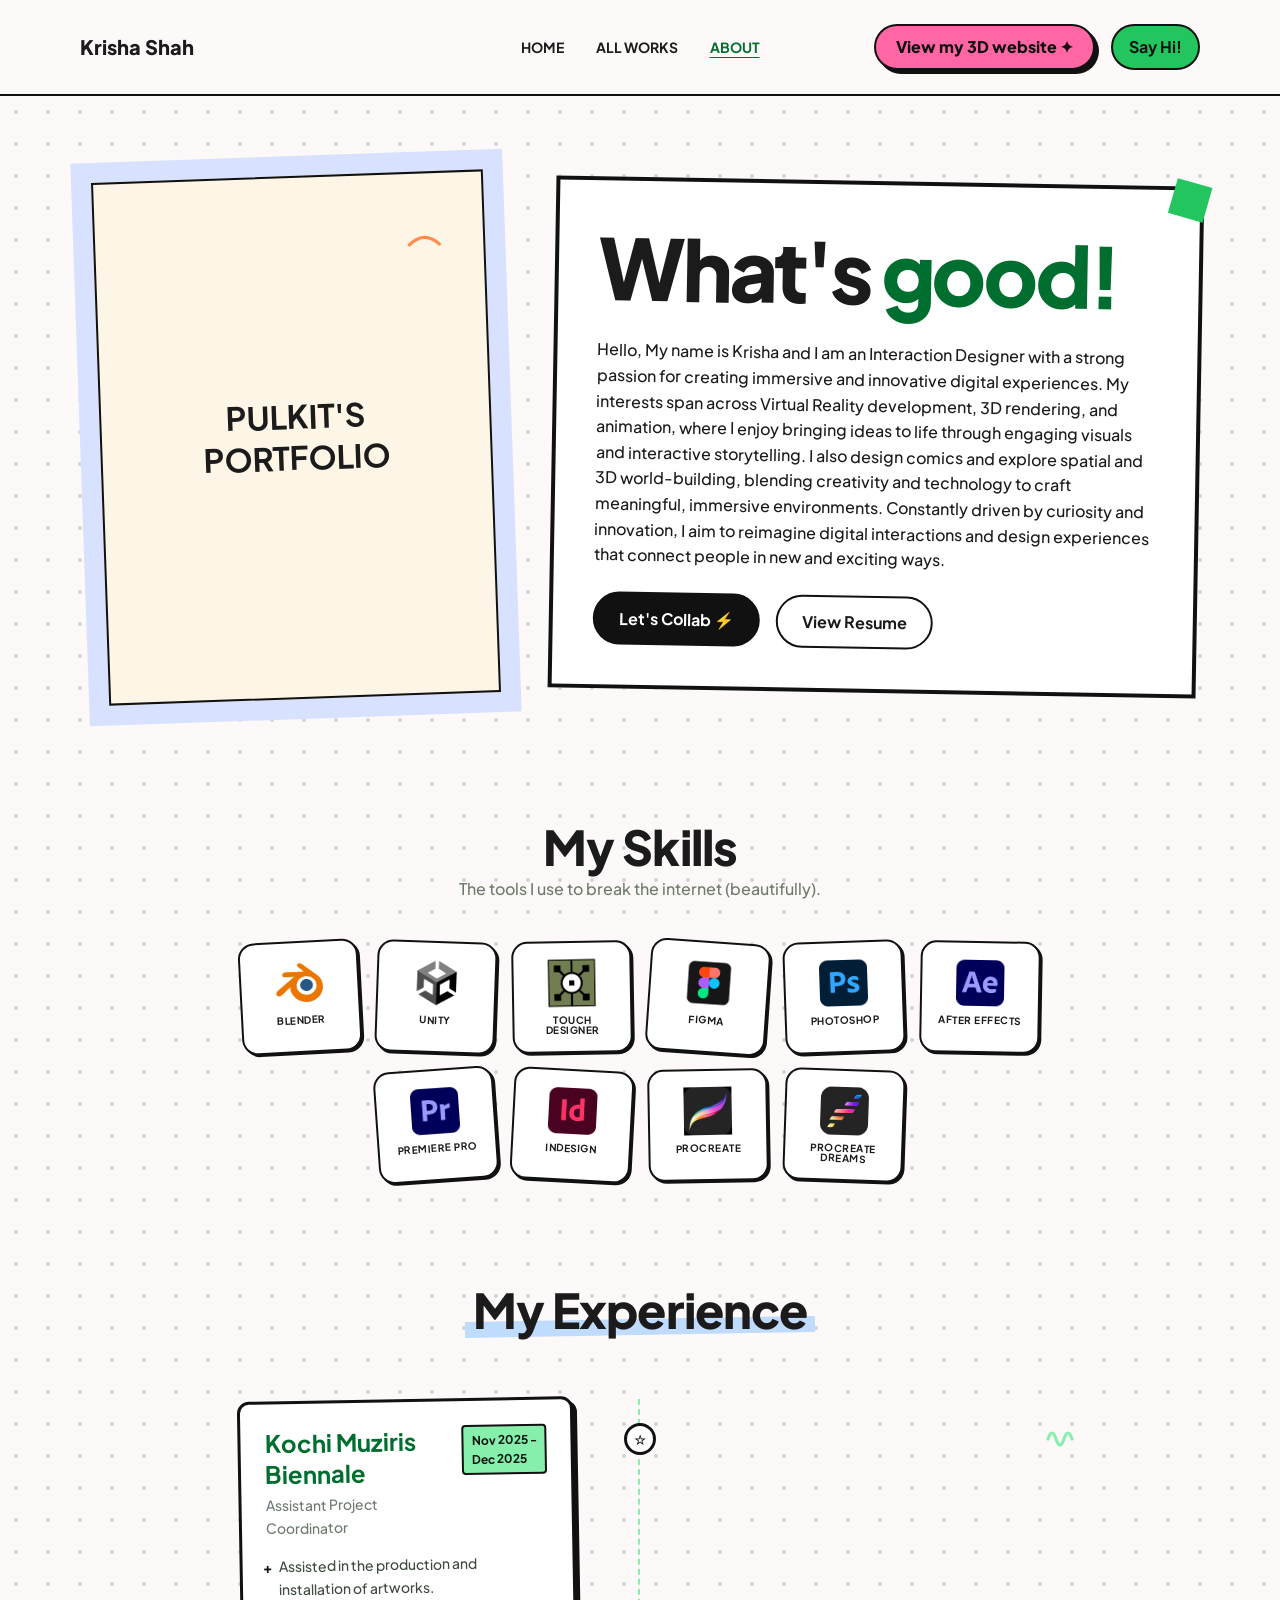
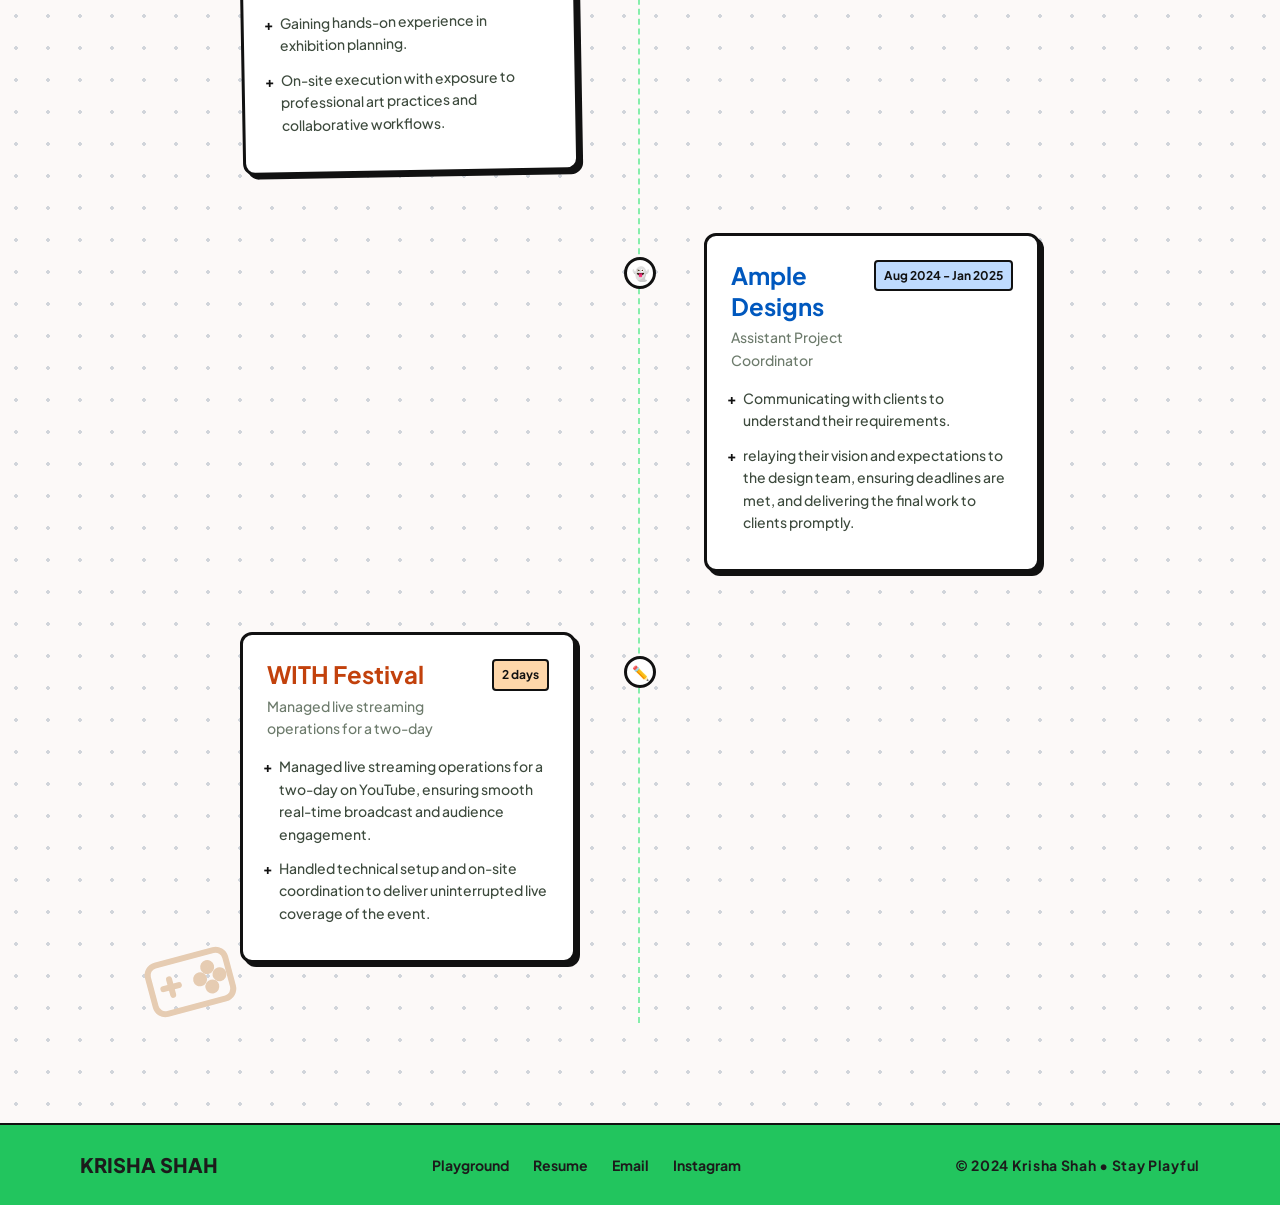
==== about.html @ 0571a67d "done" ====
<!DOCTYPE html>
<html lang="en">

<head>
    <meta charset="UTF-8">
    <meta name="viewport" content="width=device-width, initial-scale=1.0">
    <title>About | Krisha Shah</title>
    <link rel="stylesheet" href="style.css">
    <style>
        .about-hero {
            display: grid;
            grid-template-columns: 1fr 1.5fr;
            gap: 40px;
            align-items: center;
            margin-top: 60px;
        }

        .about-image {
            background: #d8e2ff;
            padding: 20px;
            transform: rotate(-2deg);
        }

        .about-image-inner {
            background: #fdf5e6;
            aspect-ratio: 3/4;
            display: flex;
            align-items: center;
            justify-content: center;
            border: 2px solid var(--pure-black);
            position: relative;
        }

        .about-content {
            border: 4px solid var(--pure-black);
            padding: 40px;
            background: white;
            position: relative;
            transform: rotate(1deg);
        }

        .skills-section {
            margin-top: 100px;
            text-align: center;
        }

        .skills-grid {
            display: flex;
            flex-wrap: wrap;
            justify-content: center;
            gap: 16px;
            max-width: 800px;
            margin: 40px auto 0;
        }

        .skill-sticker {
            border: 2px solid var(--pure-black);
            border-radius: var(--rounded-lg);
            padding: 16px;
            background: white;
            display: flex;
            flex-direction: column;
            align-items: center;
            gap: 8px;
            width: 120px;
            box-shadow: 2px 2px 0 var(--pure-black);
            transition: translate 0.3s cubic-bezier(0.175, 0.885, 0.32, 1.275), box-shadow 0.3s cubic-bezier(0.175, 0.885, 0.32, 1.275);
            cursor: pointer;
        }

        .skill-sticker:hover {
            translate: 0 -10px;
            box-shadow: 8px 12px 0 var(--pure-black);
        }

        .skill-icon {
            width: 48px;
            height: 48px;
            border-radius: var(--rounded-sm);
            background: var(--surface-container-high);
            display: flex;
            align-items: center;
            justify-content: center;
            font-size: 24px;
        }

        /* Experience Timeline */
        .experience-section {
            margin-top: 100px;
            margin-bottom: 100px;
            display: flex;
            flex-direction: column;
            align-items: center;
        }

        .title-highlight {
            position: relative;
            display: inline-block;
            z-index: 1;
        }

        .title-highlight::after {
            content: '';
            position: absolute;
            bottom: 4px;
            left: -8px;
            right: -8px;
            height: 16px;
            background: #bfdbfe;
            z-index: -1;
            transform: rotate(-1deg);
        }

        .timeline {
            position: relative;
            width: 100%;
            max-width: 800px;
            margin-top: 60px;
        }

        .timeline::before {
            content: '';
            position: absolute;
            top: 0;
            bottom: 0;
            left: 50%;
            width: 2px;
            border-left: 2px dashed #86efac;
            transform: translateX(-50%);
        }

        .timeline-item {
            display: flex;
            justify-content: space-between;
            align-items: flex-start;
            width: 100%;
            margin-bottom: 60px;
            position: relative;
        }

        .timeline-item:nth-child(even) {
            flex-direction: row-reverse;
        }

        .timeline-content {
            width: 42%;
            background: white;
            border: 3px solid var(--pure-black);
            border-radius: var(--rounded-md);
            padding: 24px;
            box-shadow: 4px 4px 0 var(--pure-black);
            position: relative;
        }

        .timeline-item:nth-child(1) .timeline-content {
            transform: rotate(-2deg);
        }

        .timeline-item:nth-child(2) .timeline-content {
            transform: rotate(2deg);
        }

        .timeline-item:nth-child(3) .timeline-content {
            transform: rotate(-1deg);
        }

        .timeline-icon {
            width: 32px;
            height: 32px;
            border-radius: 50%;
            border: 3px solid var(--pure-black);
            background: white;
            position: absolute;
            left: 50%;
            top: 24px;
            transform: translateX(-50%);
            display: flex;
            align-items: center;
            justify-content: center;
            z-index: 10;
        }

        .timeline-header {
            display: flex;
            justify-content: space-between;
            align-items: flex-start;
            margin-bottom: 16px;
            gap: 16px;
        }

        .timeline-date {
            border: 2px solid var(--pure-black);
            padding: 4px 8px;
            font-size: 12px;
            font-weight: 700;
            border-radius: 4px;
            white-space: nowrap;
            color: var(--pure-black);
        }

        .timeline-list {
            list-style: none;
            padding-left: 12px;
        }

        .timeline-list li {
            position: relative;
            margin-bottom: 12px;
            font-size: 14px;
            font-weight: 500;
            color: var(--on-surface-variant);
        }

        .timeline-list li::before {
            content: '+';
            position: absolute;
            left: -16px;
            color: var(--pure-black);
            font-weight: 800;
            top: 0;
        }
    </style>
</head>

<body>
    <header>
        <div class="container nav-wrapper">
            <a href="index.html" class="logo">Krisha Shah</a>
            <nav>
                <ul>
                    <li><a href="index.html" class="active">HOME</a></li>
                    <li><a href="works.html">ALL WORKS</a></li>
                    <li><a href="about.html">ABOUT</a></li>
                </ul>
            </nav>
            <div style="display: flex; gap: 16px; align-items: center;">
                <a href="#" class="btn btn-3d">View my 3D website ✦</a>
                <a href="mailto:krisha@example.com" class="btn btn-nav">Say Hi!</a>
            </div>
        </div>
    </header>

    <main class="container">
        <!-- About Hero -->
        <section class="about-hero">
            <div class="about-image">
                <div class="about-image-inner">
                    <h3 class="headline-md" style="text-align: center;">PULKIT'S<br>PORTFOLIO</h3>
                    <!-- Placeholder for doodle -->
                    <div class="doodle" style="top: 10%; right: 10%;"><svg width="40" height="40" viewBox="0 0 100 100">
                            <path d="M10 50 Q 50 10 90 50" stroke="#ff8e4d" stroke-width="8" fill="none" />
                        </svg></div>
                </div>
            </div>

            <div class="about-content">
                <div class="doodle" style="top: -20px; right: -20px;"><svg width="60" height="60" viewBox="0 0 100 100">
                        <rect x="20" y="20" width="60" height="60" fill="#22c55e" transform="rotate(15 50 50)" />
                    </svg></div>
                <h1 class="headline-xl" style="margin-bottom: 24px;">What's <span
                        style="color: var(--primary);">good!</span></h1>
                <p class="body-md" style="margin-bottom: 24px;">
                    Hello, My name is Krisha and I am an Interaction Designer with a strong passion for creating immersive
                    and innovative digital experiences. My interests span across Virtual Reality
                    development, 3D rendering, and animation, where I enjoy bringing ideas
                    to life through engaging visuals and interactive storytelling. I also design
                    comics and explore spatial and 3D world-building, blending creativity and
                    technology to craft meaningful, immersive environments. Constantly
                    driven by curiosity and innovation, I aim to reimagine digital interactions
                    and design experiences that connect people in new and exciting ways.

                </p>
                <div style="display: flex; gap: 16px;">
                    <a href="#" class="btn" style="background: var(--pure-black); color: white;">Let's Collab ⚡</a>
                    <a href="#" class="btn">View Resume</a>
                </div>
            </div>
        </section>

        <!-- Skills Section -->
        <section class="skills-section">
            <h2 class="headline-lg">My Skills</h2>
            <p class="body-md" style="color: var(--outline);">The tools I use to break the internet (beautifully).</p>

            <div class="skills-grid">
                <div class="skill-sticker" style="transform: rotate(-3deg);">
                    <div class="skill-icon" style="background: transparent;"><img src="blender-icon.png" alt="Blender"
                            style="width: 100%; height: 100%; object-fit: contain;"></div>
                    <span class="label-bold" style="font-size: 10px;">BLENDER</span>
                </div>
                <div class="skill-sticker" style="transform: rotate(2deg);">
                    <div class="skill-icon" style="background: transparent;"><img src="unity-icon.png" alt="Unity"
                            style="width: 100%; height: 100%; object-fit: contain;"></div>
                    <span class="label-bold" style="font-size: 10px;">UNITY</span>
                </div>
                <div class="skill-sticker" style="transform: rotate(-1deg);">
                    <div class="skill-icon" style="background: transparent;"><img src="touchdesigner-icon.png"
                            alt="Touch Designer" style="width: 100%; height: 100%; object-fit: contain;"></div>
                    <span class="label-bold" style="font-size: 10px;">TOUCH DESIGNER</span>
                </div>
                <div class="skill-sticker" style="transform: rotate(4deg);">
                    <div class="skill-icon" style="background: transparent;"><img src="figma-icon.png" alt="Figma"
                            style="width: 100%; height: 100%; object-fit: contain;"></div>
                    <span class="label-bold" style="font-size: 10px;">FIGMA</span>
                </div>
                <div class="skill-sticker" style="transform: rotate(-2deg);">
                    <div class="skill-icon" style="background: transparent;"><img src="photoshop-icon.png"
                            alt="Photoshop" style="width: 100%; height: 100%; object-fit: contain;"></div>
                    <span class="label-bold" style="font-size: 10px;">PHOTOSHOP</span>
                </div>
                <div class="skill-sticker" style="transform: rotate(1deg);">
                    <div class="skill-icon" style="background: transparent;"><img src="aftereffects-icon.png"
                            alt="After Effects" style="width: 100%; height: 100%; object-fit: contain;"></div>
                    <span class="label-bold" style="font-size: 10px;">AFTER EFFECTS</span>
                </div>
                <div class="skill-sticker" style="transform: rotate(-4deg);">
                    <div class="skill-icon" style="background: transparent;"><img src="premiere-icon.png"
                            alt="Premiere Pro" style="width: 100%; height: 100%; object-fit: contain;"></div>
                    <span class="label-bold" style="font-size: 10px;">PREMIERE PRO</span>
                </div>
                <div class="skill-sticker" style="transform: rotate(3deg);">
                    <div class="skill-icon" style="background: transparent;"><img src="indesign-icon.png" alt="InDesign"
                            style="width: 100%; height: 100%; object-fit: contain;"></div>
                    <span class="label-bold" style="font-size: 10px;">INDESIGN</span>
                </div>
                <div class="skill-sticker" style="transform: rotate(-1deg);">
                    <div class="skill-icon" style="background: transparent;"><img src="procreate-icon.jpg"
                            alt="Procreate" style="width: 100%; height: 100%; object-fit: contain;"></div>
                    <span class="label-bold" style="font-size: 10px;">PROCREATE</span>
                </div>
                <div class="skill-sticker" style="transform: rotate(2deg);">
                    <div class="skill-icon" style="background: transparent;"><img src="procreate-dreams-icon.png"
                            alt="Procreate Dreams" style="width: 100%; height: 100%; object-fit: contain;"></div>
                    <span class="label-bold" style="font-size: 10px;">PROCREATE DREAMS</span>
                </div>
            </div>
        </section>

        <!-- Experience Section -->
        <section class="experience-section">
            <h2 class="headline-lg title-highlight">My Experience</h2>

            <div class="timeline">
                <!-- Doodles -->
                <div class="doodle" style="top: 20px; right: -40px;">
                    <svg width="40" height="40" viewBox="0 0 100 100" fill="none" stroke="#86efac" stroke-width="8"
                        stroke-linecap="round" stroke-linejoin="round">
                        <path d="M 20,50 Q 30,20 40,50 T 60,50 T 80,50" />
                    </svg>
                </div>
                <div class="doodle" style="bottom: 0; left: -100px; transform: rotate(-15deg);">
                    <svg width="100" height="80" viewBox="0 0 100 80" fill="none" stroke="#e6ccb2" stroke-width="6"
                        stroke-linejoin="round" stroke-linecap="round">
                        <rect x="10" y="20" width="80" height="50" rx="10" />
                        <line x1="22" y1="45" x2="38" y2="45" />
                        <line x1="30" y1="37" x2="30" y2="53" />
                        <circle cx="60" cy="45" r="4" fill="#e6ccb2" />
                        <circle cx="70" cy="35" r="4" fill="#e6ccb2" />
                        <circle cx="80" cy="45" r="4" fill="#e6ccb2" />
                        <circle cx="70" cy="55" r="4" fill="#e6ccb2" />
                    </svg>
                </div>

                <!-- Card 1 -->
                <div class="timeline-item">
                    <div class="timeline-icon">
                        <span style="font-size: 14px; color: var(--pure-black);">☆</span>
                    </div>
                    <div class="timeline-content">
                        <div class="timeline-header">
                            <div>
                                <h3 class="headline-md" style="color: var(--kelly-green); font-size: 24px;">Kochi
                                    Muziris<br>Biennale</h3>
                                <p class="body-md" style="color: var(--outline); font-size: 14px; margin-top: 4px;">
                                    Assistant Project Coordinator</p>
                            </div>
                            <div class="timeline-date" style="background: #86efac;">
                                Nov 2025 -<br>Dec 2025
                            </div>
                        </div>
                        <ul class="timeline-list">
                            <li>Assisted in the production and installation of artworks.</li>
                            <li>Gaining hands-on experience in exhibition planning.</li>
                            <li>On-site execution with exposure to professional art practices and collaborative
                                workflows.</li>
                        </ul>
                    </div>
                </div>

                <!-- Card 2 -->
                <div class="timeline-item">
                    <div class="timeline-icon">
                        <span style="font-size: 14px; color: var(--pure-black);">👻</span>
                    </div>
                    <div class="timeline-content">
                        <div class="timeline-header">
                            <div>
                                <h3 class="headline-md" style="color: var(--electric-blue); font-size: 24px;">Ample
                                    Designs</h3>
                                <p class="body-md" style="color: var(--outline); font-size: 14px; margin-top: 4px;">
                                    Assistant Project Coordinator </p>
                            </div>
                            <div class="timeline-date" style="background: #bfdbfe;">
                                Aug 2024 - Jan 2025
                            </div>
                        </div>
                        <ul class="timeline-list">
                            <li>Communicating with clients to understand their requirements.</li>
                            <li>relaying their vision and expectations to the design team, ensuring deadlines are met,
                                and delivering the final work to clients promptly.</li>
                        </ul>
                    </div>
                </div>

                <!-- Card 3 -->
                <div class="timeline-item">
                    <div class="timeline-icon">
                        <span style="font-size: 14px; color: var(--pure-black);">✏️</span>
                    </div>
                    <div class="timeline-content">
                        <div class="timeline-header">
                            <div>
                                <h3 class="headline-md" style="color: #c2410c; font-size: 24px;">WITH Festival
                                </h3>
                                <p class="body-md" style="color: var(--outline); font-size: 14px; margin-top: 4px;">
                                    Managed live streaming operations for a two-day</p>
                            </div>
                            <div class="timeline-date" style="background: #fed7aa;">
                                2 days
                            </div>
                        </div>
                        <ul class="timeline-list">
                            <li>Managed live streaming operations for a two-day on YouTube, ensuring smooth real-time
                                broadcast and audience engagement.</li>
                            <li>Handled technical setup and on-site coordination to deliver uninterrupted live coverage
                                of the event.</li>
                        </ul>
                    </div>
                </div>
            </div>
        </section>
    </main>

    <footer>
        <div class="container footer-wrapper">
            <div class="logo">KRISHA SHAH</div>
            <div style="display: flex; gap: 24px; font-weight: 700; font-size: 14px;">
                <a href="#" style="color: inherit; text-decoration: none;">Playground</a>
                <a href="#" style="color: inherit; text-decoration: none;">Resume</a>
                <a href="#" style="color: inherit; text-decoration: none;">Email</a>
                <a href="#" style="color: inherit; text-decoration: none;">Instagram</a>
            </div>
            <div class="label-bold" style="text-transform: none;">© 2024 Krisha Shah • Stay Playful</div>
        </div>
    </footer>
    <script src="main.js"></script>
</body>

</html>
---- style.css ----
@import url('https://fonts.googleapis.com/css2?family=Plus+Jakarta+Sans:wght@500;700;800&display=swap');

:root {
  /* Colors */
  --surface: #fcf9f8;
  --surface-dim: #dcd9d9;
  --surface-bright: #fcf9f8;
  --surface-container-lowest: #ffffff;
  --surface-container-low: #f6f3f2;
  --surface-container: #f0edec;
  --surface-container-high: #ebe7e7;
  --surface-container-highest: #e5e2e1;
  --on-surface: #1c1b1b;
  --on-surface-variant: #3d4a3d;
  --inverse-surface: #313030;
  --inverse-on-surface: #f3f0ef;
  --outline: #6d7b6c;
  --outline-variant: #bccbb9;
  --primary: #006e2f;
  --on-primary: #ffffff;
  --primary-container: #22c55e;
  --on-primary-container: #004b1e;
  --secondary: #0058be;
  --on-secondary: #ffffff;
  --secondary-container: #2170e4;
  --on-secondary-container: #fefcff;
  --tertiary: #9d4300;
  --on-tertiary: #ffffff;
  --tertiary-container: #ff8e4d;
  --on-tertiary-container: #6d2d00;
  --background: #fcf9f8;
  --on-background: #1c1b1b;
  --surface-variant: #e5e2e1;

  --pure-black: #111111;
  --off-white: #fbf8f3;
  --kelly-green: #006e2f;
  --electric-blue: #0058be;
  --zesty-orange: #ff8e4d;

  /* Typography */
  --font-family: 'Plus Jakarta Sans', sans-serif;

  /* Spacing & Grid */
  --base-unit: 8px;
  --grid-dot-size: 2px;
  --grid-gap: 32px;
  --margin-container: 40px;
  --gutter: 24px;

  /* Radii */
  --rounded-sm: 0.25rem;
  --rounded: 0.5rem;
  --rounded-md: 0.75rem;
  --rounded-lg: 1rem;
  --rounded-xl: 1.5rem;
  --rounded-full: 9999px;
}

* {
  box-sizing: border-box;
  margin: 0;
  padding: 0;
}

body {
  font-family: var(--font-family);
  background-color: var(--background);
  color: var(--on-background);
  line-height: 1.6;
  overflow-x: hidden;
  /* Dotted background */
  background-image: radial-gradient(#d1d5db var(--grid-dot-size), transparent var(--grid-dot-size));
  background-size: var(--grid-gap) var(--grid-gap);
  background-position: 0 0;
}

/* Typography Classes */
.headline-xl {
  font-size: 84px;
  font-weight: 800;
  line-height: 1.1;
  letter-spacing: -0.04em;
}

.headline-lg {
  font-size: 48px;
  font-weight: 800;
  line-height: 1.2;
  letter-spacing: -0.02em;
}

.headline-md {
  font-size: 32px;
  font-weight: 700;
  line-height: 1.3;
}

.body-lg {
  font-size: 20px;
  font-weight: 500;
  line-height: 1.6;
}

.body-md {
  font-size: 16px;
  font-weight: 500;
  line-height: 1.6;
}

.label-bold {
  font-size: 14px;
  font-weight: 700;
  line-height: 1.0;
  text-transform: uppercase;
  letter-spacing: 0.05em;
}

/* Layout */
.container {
  max-width: 1200px;
  margin: 0 auto;
  padding: 0 var(--margin-container);
}

.grid-12 {
  display: grid;
  grid-template-columns: repeat(12, 1fr);
  gap: var(--gutter);
}

/* Components */
/* Buttons */
.btn {
  display: inline-flex;
  align-items: center;
  justify-content: center;
  padding: 12px 24px;
  border: 2px solid var(--pure-black);
  border-radius: var(--rounded-full);
  background: var(--surface-container-lowest);
  color: var(--on-background);
  font-family: var(--font-family);
  font-weight: 700;
  cursor: pointer;
  text-decoration: none;
  transition: all 0.2s ease;
  position: relative;
}

.btn:hover {
  transform: translate(-2px, -2px);
  box-shadow: 4px 4px 0 var(--pure-black);
}

.btn-primary {
  background: var(--secondary);
  color: var(--on-secondary);
}

.btn-accent {
  background: var(--zesty-orange);
  color: var(--pure-black);
  border-radius: var(--rounded);
}

.btn-nav {
  background: var(--primary-container);
  color: var(--pure-black);
  padding: 8px 16px;
}

.btn-3d {
  background: #ff66a3;
  color: var(--pure-black);
  border: 2px solid var(--pure-black);
  border-radius: var(--rounded-full);
  padding: 8px 20px;
  font-weight: 800;
  box-shadow: 4px 4px 0 var(--pure-black);
  animation: wiggle 3s infinite ease-in-out;
  display: inline-flex;
  align-items: center;
  gap: 8px;
  text-decoration: none;
  transition: all 0.2s cubic-bezier(0.25, 0.8, 0.25, 1);
}

.btn-3d:hover {
  animation: none;
  transform: scale(1.05) translateY(-4px) rotate(0deg);
  box-shadow: 6px 6px 0 var(--pure-black);
  background: #ff4d94;
}

.btn-3d:active {
  transform: scale(0.95) translateY(0);
  box-shadow: 0 0 0 var(--pure-black);
}

@keyframes wiggle {

  0%,
  100% {
    transform: rotate(-2deg);
  }

  50% {
    transform: rotate(2deg) translateY(-2px);
  }
}

/* Navigation */
header {
  padding: 24px 0;
  border-bottom: 2px solid var(--pure-black);
  background: var(--background);
}

.nav-wrapper {
  display: flex;
  justify-content: space-between;
  align-items: center;
}

.nav-wrapper>.logo {
  flex: 1;
}

.nav-wrapper>div {
  flex: 1;
  justify-content: flex-end;
}

.logo {
  font-size: 20px;
  font-weight: 800;
  text-decoration: none;
  color: var(--on-background);
}

nav ul {
  display: flex;
  gap: 32px;
  list-style: none;
}

nav a {
  text-decoration: none;
  color: var(--on-background);
  font-weight: 700;
  text-transform: uppercase;
  font-size: 14px;
  transition: color 0.2s;
}

nav a:hover,
nav a.active {
  color: var(--primary);
  text-decoration: underline;
  text-underline-offset: 4px;
}

/* Stamp Border for Cards */
.stamp-border {
  border: 4px dashed var(--pure-black);
  background: var(--off-white);
  padding: 16px;
  position: relative;
}

.stamp-border::before {
  content: "";
  position: absolute;
  inset: -12px;
  border: 2px solid var(--pure-black);
  z-index: -1;
  background: white;
}

.project-card {
  position: relative;
  transition: transform 0.2s;
}

.project-card:hover {
  transform: scale(1.02) rotate(1deg);
}

.tag {
  display: inline-block;
  background: var(--pure-black);
  color: white;
  padding: 6px 12px;
  border-radius: var(--rounded-sm);
  margin-top: 12px;
}

/* Brutalist specific classes */
.brutalist-card {
  background: white;
  border: 4px solid var(--pure-black);
  padding: 16px;
  box-shadow: 10px 10px 0 var(--pure-black);
  transition: transform 0.2s, box-shadow 0.2s;
  border-radius: 0;
}

.brutalist-card:hover {
  transform: translate(-4px, -4px);
  box-shadow: 14px 14px 0 var(--pure-black);
}

.brutalist-card.rotate-slight {
  transform: rotate(-2deg);
}

.brutalist-card.rotate-slight:hover {
  transform: rotate(-2deg) translate(-4px, -4px);
  box-shadow: 14px 14px 0 var(--pure-black);
}

.brutalist-card.rotate-slight-right {
  transform: rotate(2deg);
}

.brutalist-card.rotate-slight-right:hover {
  transform: rotate(2deg) translate(-4px, -4px);
  box-shadow: 14px 14px 0 var(--pure-black);
}

.card-image-wrapper {
  border: 3px solid var(--pure-black);
  aspect-ratio: 4/3;
  display: flex;
  align-items: center;
  justify-content: center;
  margin-bottom: 16px;
  position: relative;
  overflow: hidden;
}

.card-footer {
  display: flex;
  justify-content: space-between;
  align-items: flex-start;
}

.brutalist-tag {
  display: inline-block;
  color: white;
  padding: 6px 12px;
  font-size: 12px;
  font-weight: 700;
  text-transform: uppercase;
  border-radius: 0;
  margin-top: 0;
}

.btn-brutalist {
  display: inline-flex;
  align-items: center;
  justify-content: center;
  background: var(--pure-black);
  color: white;
  border-radius: 0;
  border: 2px solid var(--pure-black);
  box-shadow: 6px 6px 0 #b3b3b3;
  padding: 16px 32px;
  font-family: var(--font-family);
  font-weight: 700;
  text-transform: uppercase;
  letter-spacing: 0.05em;
  transition: all 0.2s;
  text-decoration: none;
}

.btn-brutalist:hover {
  transform: translate(-2px, -2px);
  box-shadow: 8px 8px 0 #b3b3b3;
}


/* Slider Section */
.featured-slider-wrapper {
  position: relative;
  overflow: hidden;
  padding: 40px 0;
}

.slider-track {
  display: flex;
  gap: 24px;
  transition: transform 0.4s ease-in-out;
  cursor: grab;
  overflow-x: auto;
  scrollbar-width: none;
  /* Firefox */
  padding: 24px 8px 32px 8px;
  overflow-anchor: none;
}

.slider-track::-webkit-scrollbar {
  display: none;
  /* Safari and Chrome */
}

.slider-track:active {
  cursor: grabbing;
}

.slider-item {
  flex: 0 0 calc(50% - 12px);
  min-width: 300px;
}

.slider-controls {
  display: flex;
  justify-content: space-between;
  position: absolute;
  top: 50%;
  left: 0;
  right: 0;
  transform: translateY(-50%);
  pointer-events: none;
}

.slider-btn {
  pointer-events: auto;
  width: 48px;
  height: 48px;
  border-radius: 50%;
  border: 2px solid var(--pure-black);
  background: white;
  display: flex;
  align-items: center;
  justify-content: center;
  cursor: pointer;
  box-shadow: 2px 2px 0 var(--pure-black);
  transition: all 0.2s;
  z-index: 10;
}

.slider-btn:hover {
  transform: translate(-1px, -1px);
  box-shadow: 4px 4px 0 var(--pure-black);
}

/* Footer */
footer {
  border-top: 2px solid var(--pure-black);
  background: var(--primary-container);
  padding: 24px 0;
  margin-top: 80px;
}

.footer-wrapper {
  display: flex;
  justify-content: space-between;
  align-items: center;
}

/* Utility / Decorative */
.doodle {
  position: absolute;
  pointer-events: none;
  z-index: 5;
}

.rotate-slight {
  transform: rotate(-2deg);
}

.rotate-slight-right {
  transform: rotate(2deg);
}

/* Responsive */
@media (max-width: 768px) {
  .headline-xl {
    font-size: 48px;
  }

  .headline-lg {
    font-size: 36px;
  }

  .grid-12 {
    grid-template-columns: 1fr;
  }

  nav ul {
    display: none;
    /* simple mobile hide for now */
  }

  .slider-item {
    flex: 0 0 100%;
  }
}

/* Marquee Animation */
.marquee-track {
  display: flex;
  align-items: center;
  gap: 40px;
  padding-right: 40px;
  /* equals gap for seamless loop */
  font-family: var(--font-family);
  font-weight: 800;
  font-size: 20px;
  animation: scroll-marquee 20s linear infinite;
}

@keyframes scroll-marquee {
  0% {
    transform: translateX(0);
  }

  100% {
    transform: translateX(-100%);
  }
}

/* --- Project Details Modal --- */
.project-modal-overlay {
  position: fixed;
  top: 0;
  left: 0;
  width: 100%;
  height: 100%;
  background: rgba(0, 0, 0, 0.8);
  z-index: 1000;
  display: flex;
  align-items: center;
  justify-content: center;
  opacity: 0;
  pointer-events: none;
  transition: opacity 0.3s ease;
  backdrop-filter: blur(4px);
}

.project-modal-overlay.active {
  opacity: 1;
  pointer-events: auto;
}

.project-modal-wrapper {
  background: #280687;
  /* Strong red */
  width: 90%;
  max-width: 1000px;
  height: 90vh;
  border-radius: 24px;
  position: relative;
  display: flex;
  flex-direction: column;
  padding: 40px;
  transform: translateY(20px) scale(0.95);
  transition: transform 0.3s cubic-bezier(0.175, 0.885, 0.32, 1.275);
}

.project-modal-overlay.active .project-modal-wrapper {
  transform: translateY(0) scale(1);
}

.project-modal-inner {
  background: #fcf9f8;
  border-radius: 16px;
  flex: 1;
  overflow-y: auto;
  display: flex;
  flex-direction: column;
  box-shadow: 0 10px 30px rgba(0, 0, 0, 0.2);
  /* Hide scrollbar for cleaner look, but keep functionality */
  scrollbar-width: thin;
  scrollbar-color: #d93025 transparent;
}

.project-modal-inner::-webkit-scrollbar {
  width: 6px;
}

.project-modal-inner::-webkit-scrollbar-thumb {
  background-color: #d93025;
  border-radius: 10px;
}

.modal-header-section {
  padding: 32px 40px 16px 40px;
  display: flex;
  justify-content: space-between;
  align-items: flex-start;
  border-bottom: 2px solid #eee;
}

.modal-title {
  color: #d93025;
  font-size: 48px;
  font-weight: 800;
  line-height: 1.1;
  margin-bottom: 8px;
  max-width: 600px;
}

.modal-tag {
  display: inline-block;
  background: #d93025;
  color: white;
  padding: 4px 12px;
  border-radius: 4px;
  font-weight: 700;
  font-size: 14px;
}

.modal-number {
  color: #d93025;
  font-size: 120px;
  font-weight: 800;
  line-height: 0.8;
}

.modal-scroll-content {
  padding: 0;
  flex: 1;
}

/* Modal Buttons */
.modal-close-btn,
.modal-nav-btn {
  position: absolute;
  width: 48px;
  height: 48px;
  border-radius: 50%;
  background: #202124;
  color: white;
  border: 2px solid rgba(255, 255, 255, 0.2);
  display: flex;
  align-items: center;
  justify-content: center;
  font-size: 20px;
  cursor: pointer;
  transition: all 0.2s ease;
  z-index: 10;
}

.modal-close-btn:hover,
.modal-nav-btn:hover {
  background: #000;
  transform: scale(1.1);
  border-color: rgba(255, 255, 255, 0.5);
}

.modal-close-btn {
  top: 16px;
  right: 16px;
}

.modal-nav-btn {
  top: 50%;
  transform: translateY(-50%);
}

.modal-prev-btn {
  left: -24px;
}

.modal-next-btn {
  right: -24px;
}

@media (max-width: 768px) {
  .project-modal-wrapper {
    padding: 20px;
    width: 95%;
  }

  .modal-title {
    font-size: 32px;
  }

  .modal-number {
    font-size: 64px;
  }

  .modal-header-section {
    padding: 20px;
    flex-direction: column;
    gap: 16px;
  }

  .modal-number {
    align-self: flex-end;
    margin-top: -60px;
  }

  .modal-nav-btn {
    display: none;
    /* Hide side arrows on mobile, use swipe or something else if needed */
  }
}
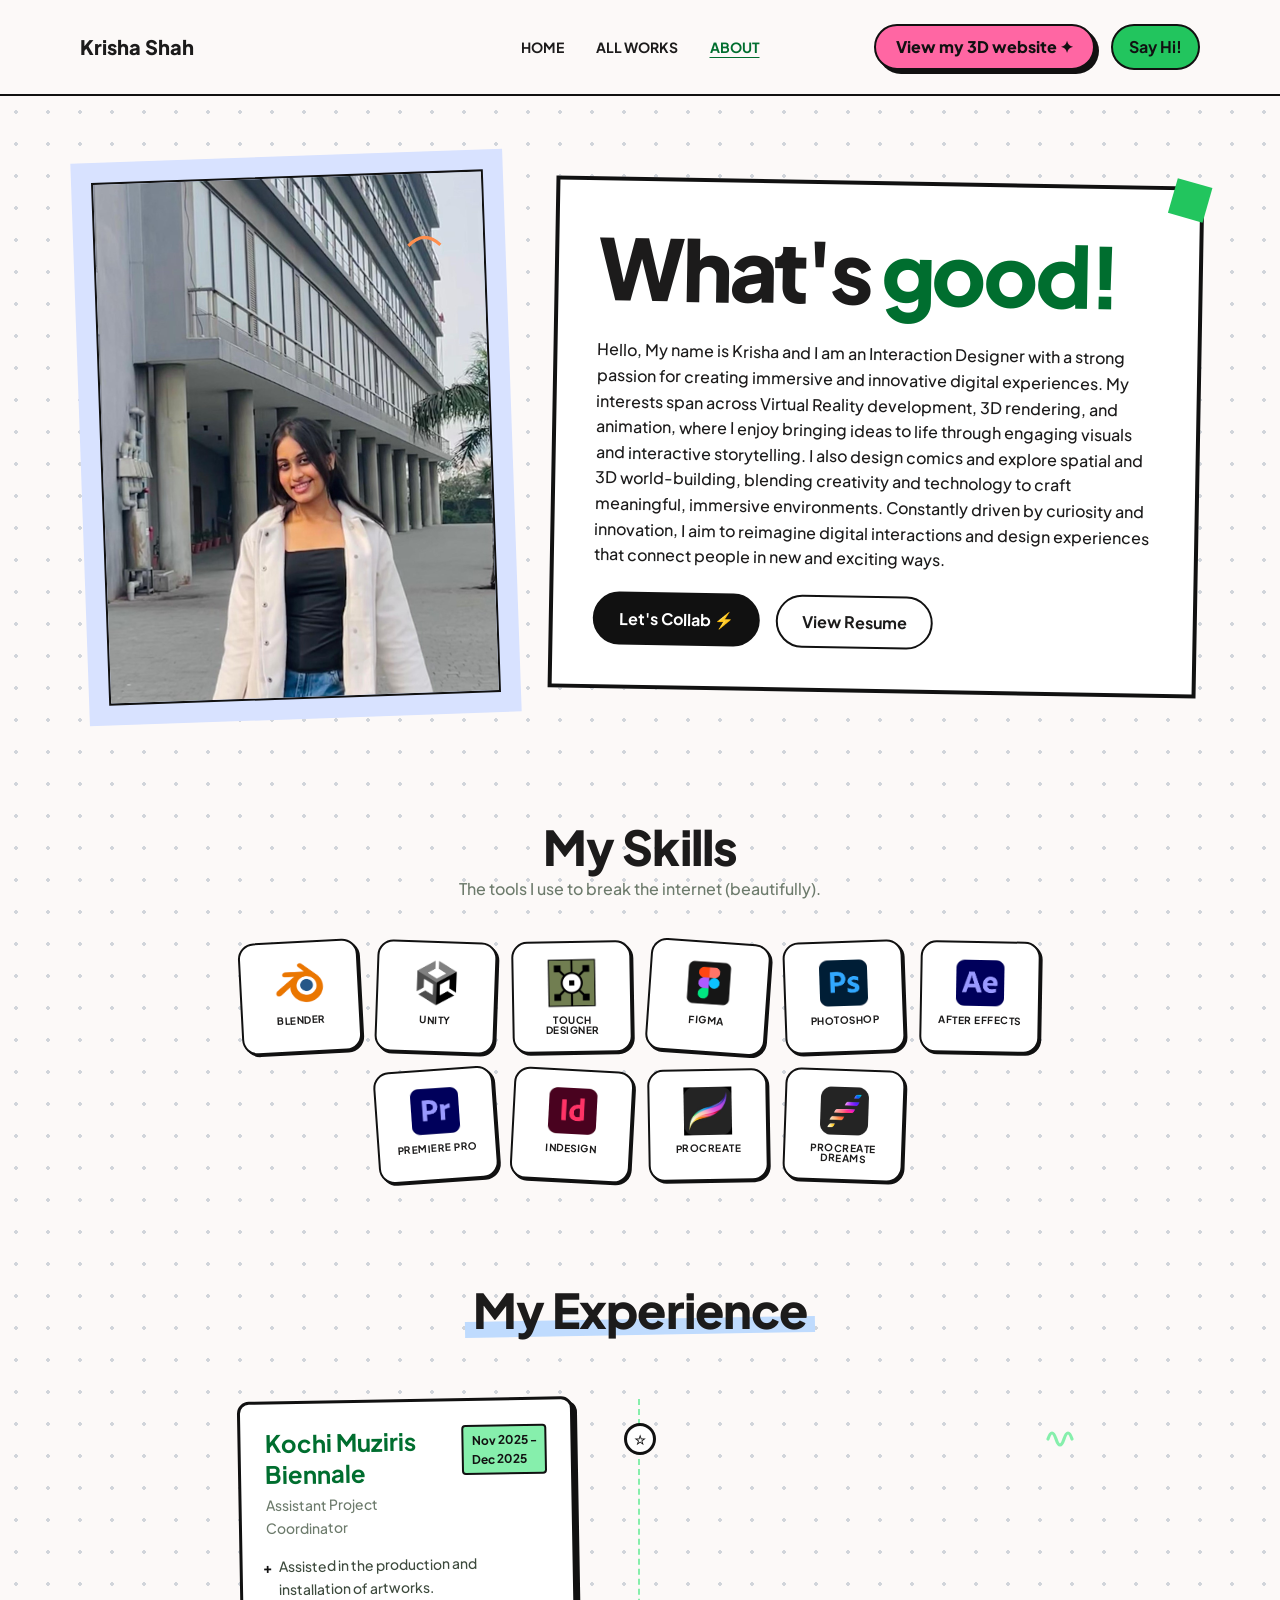
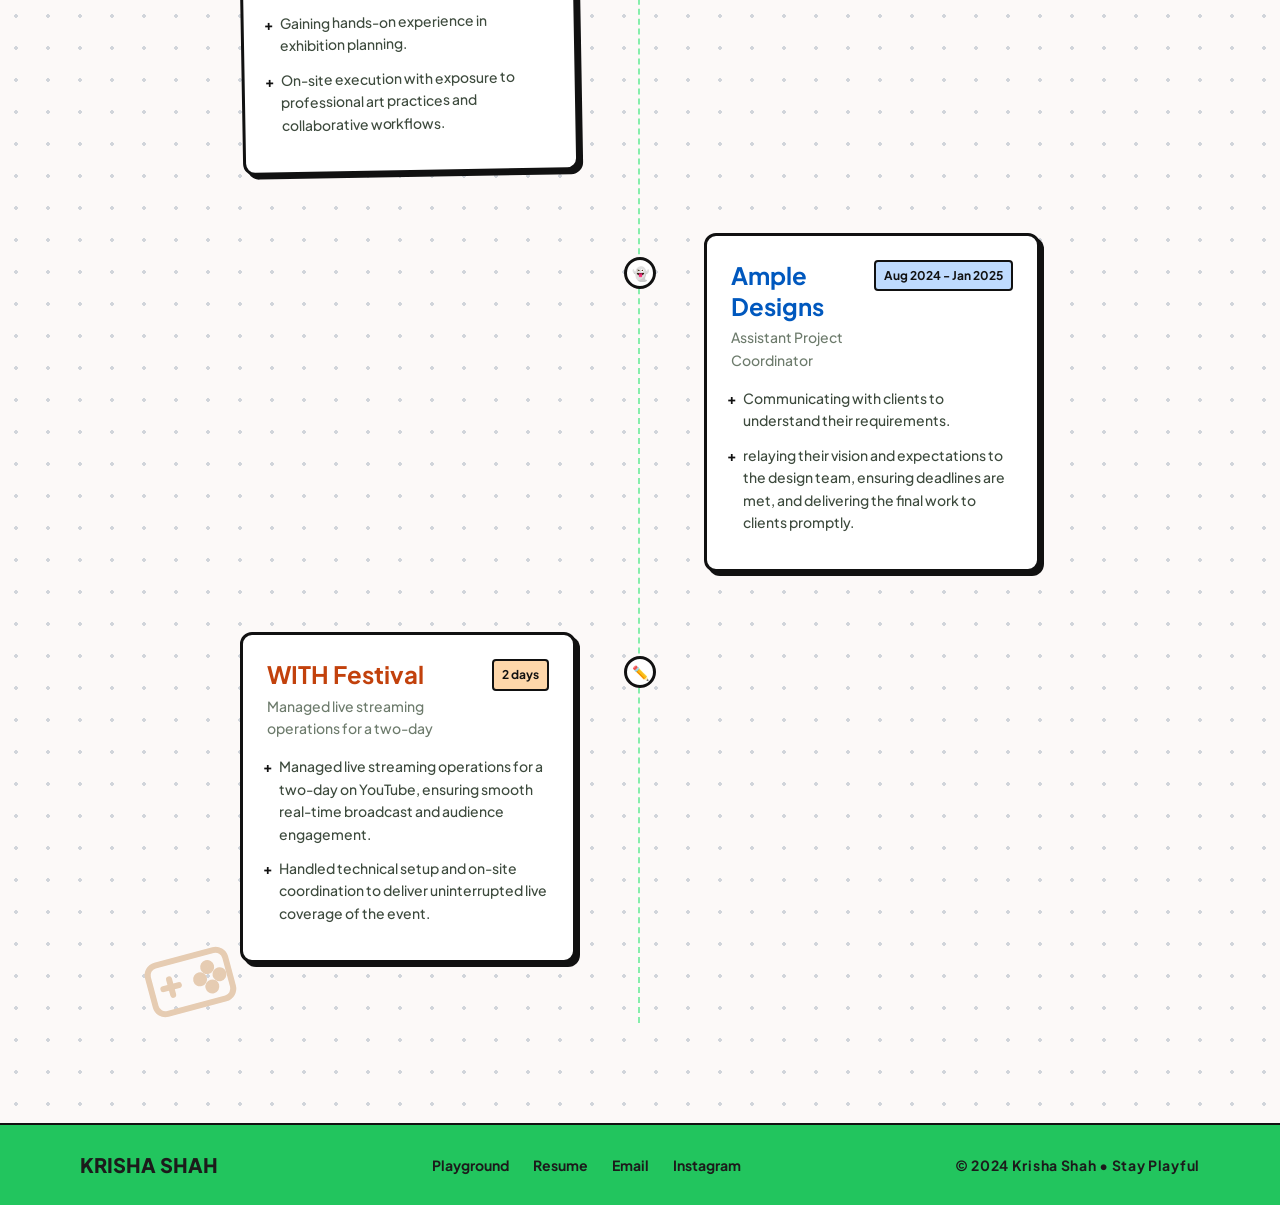
==== commit ae36f3fa: "opti" ====
--- a/about.html
+++ b/about.html
@@ -29,6 +29,14 @@
             justify-content: center;
             border: 2px solid var(--pure-black);
             position: relative;
+            overflow: hidden;
+        }
+
+        .about-photo {
+            width: 100%;
+            height: 100%;
+            object-fit: cover;
+            display: block;
         }
 
         .about-content {
@@ -245,8 +253,7 @@
         <section class="about-hero">
             <div class="about-image">
                 <div class="about-image-inner">
-                    <h3 class="headline-md" style="text-align: center;">PULKIT'S<br>PORTFOLIO</h3>
-                    <!-- Placeholder for doodle -->
+                    <img src="profile.jpg" alt="Photo of Krisha" class="about-photo">
                     <div class="doodle" style="top: 10%; right: 10%;"><svg width="40" height="40" viewBox="0 0 100 100">
                             <path d="M10 50 Q 50 10 90 50" stroke="#ff8e4d" stroke-width="8" fill="none" />
                         </svg></div>
@@ -284,52 +291,52 @@
 
             <div class="skills-grid">
                 <div class="skill-sticker" style="transform: rotate(-3deg);">
-                    <div class="skill-icon" style="background: transparent;"><img src="blender-icon.png" alt="Blender"
+                    <div class="skill-icon" style="background: transparent;"><img loading="lazy" src="blender-icon.png" alt="Blender"
                             style="width: 100%; height: 100%; object-fit: contain;"></div>
                     <span class="label-bold" style="font-size: 10px;">BLENDER</span>
                 </div>
                 <div class="skill-sticker" style="transform: rotate(2deg);">
-                    <div class="skill-icon" style="background: transparent;"><img src="unity-icon.png" alt="Unity"
+                    <div class="skill-icon" style="background: transparent;"><img loading="lazy" src="unity-icon.png" alt="Unity"
                             style="width: 100%; height: 100%; object-fit: contain;"></div>
                     <span class="label-bold" style="font-size: 10px;">UNITY</span>
                 </div>
                 <div class="skill-sticker" style="transform: rotate(-1deg);">
-                    <div class="skill-icon" style="background: transparent;"><img src="touchdesigner-icon.png"
+                    <div class="skill-icon" style="background: transparent;"><img loading="lazy" src="touchdesigner-icon.png"
                             alt="Touch Designer" style="width: 100%; height: 100%; object-fit: contain;"></div>
                     <span class="label-bold" style="font-size: 10px;">TOUCH DESIGNER</span>
                 </div>
                 <div class="skill-sticker" style="transform: rotate(4deg);">
-                    <div class="skill-icon" style="background: transparent;"><img src="figma-icon.png" alt="Figma"
+                    <div class="skill-icon" style="background: transparent;"><img loading="lazy" src="figma-icon.png" alt="Figma"
                             style="width: 100%; height: 100%; object-fit: contain;"></div>
                     <span class="label-bold" style="font-size: 10px;">FIGMA</span>
                 </div>
                 <div class="skill-sticker" style="transform: rotate(-2deg);">
-                    <div class="skill-icon" style="background: transparent;"><img src="photoshop-icon.png"
+                    <div class="skill-icon" style="background: transparent;"><img loading="lazy" src="photoshop-icon.png"
                             alt="Photoshop" style="width: 100%; height: 100%; object-fit: contain;"></div>
                     <span class="label-bold" style="font-size: 10px;">PHOTOSHOP</span>
                 </div>
                 <div class="skill-sticker" style="transform: rotate(1deg);">
-                    <div class="skill-icon" style="background: transparent;"><img src="aftereffects-icon.png"
+                    <div class="skill-icon" style="background: transparent;"><img loading="lazy" src="aftereffects-icon.png"
                             alt="After Effects" style="width: 100%; height: 100%; object-fit: contain;"></div>
                     <span class="label-bold" style="font-size: 10px;">AFTER EFFECTS</span>
                 </div>
                 <div class="skill-sticker" style="transform: rotate(-4deg);">
-                    <div class="skill-icon" style="background: transparent;"><img src="premiere-icon.png"
+                    <div class="skill-icon" style="background: transparent;"><img loading="lazy" src="premiere-icon.png"
                             alt="Premiere Pro" style="width: 100%; height: 100%; object-fit: contain;"></div>
                     <span class="label-bold" style="font-size: 10px;">PREMIERE PRO</span>
                 </div>
                 <div class="skill-sticker" style="transform: rotate(3deg);">
-                    <div class="skill-icon" style="background: transparent;"><img src="indesign-icon.png" alt="InDesign"
+                    <div class="skill-icon" style="background: transparent;"><img loading="lazy" src="indesign-icon.png" alt="InDesign"
                             style="width: 100%; height: 100%; object-fit: contain;"></div>
                     <span class="label-bold" style="font-size: 10px;">INDESIGN</span>
                 </div>
                 <div class="skill-sticker" style="transform: rotate(-1deg);">
-                    <div class="skill-icon" style="background: transparent;"><img src="procreate-icon.jpg"
+                    <div class="skill-icon" style="background: transparent;"><img loading="lazy" src="procreate-icon.jpg"
                             alt="Procreate" style="width: 100%; height: 100%; object-fit: contain;"></div>
                     <span class="label-bold" style="font-size: 10px;">PROCREATE</span>
                 </div>
                 <div class="skill-sticker" style="transform: rotate(2deg);">
-                    <div class="skill-icon" style="background: transparent;"><img src="procreate-dreams-icon.png"
+                    <div class="skill-icon" style="background: transparent;"><img loading="lazy" src="procreate-dreams-icon.png"
                             alt="Procreate Dreams" style="width: 100%; height: 100%; object-fit: contain;"></div>
                     <span class="label-bold" style="font-size: 10px;">PROCREATE DREAMS</span>
                 </div>
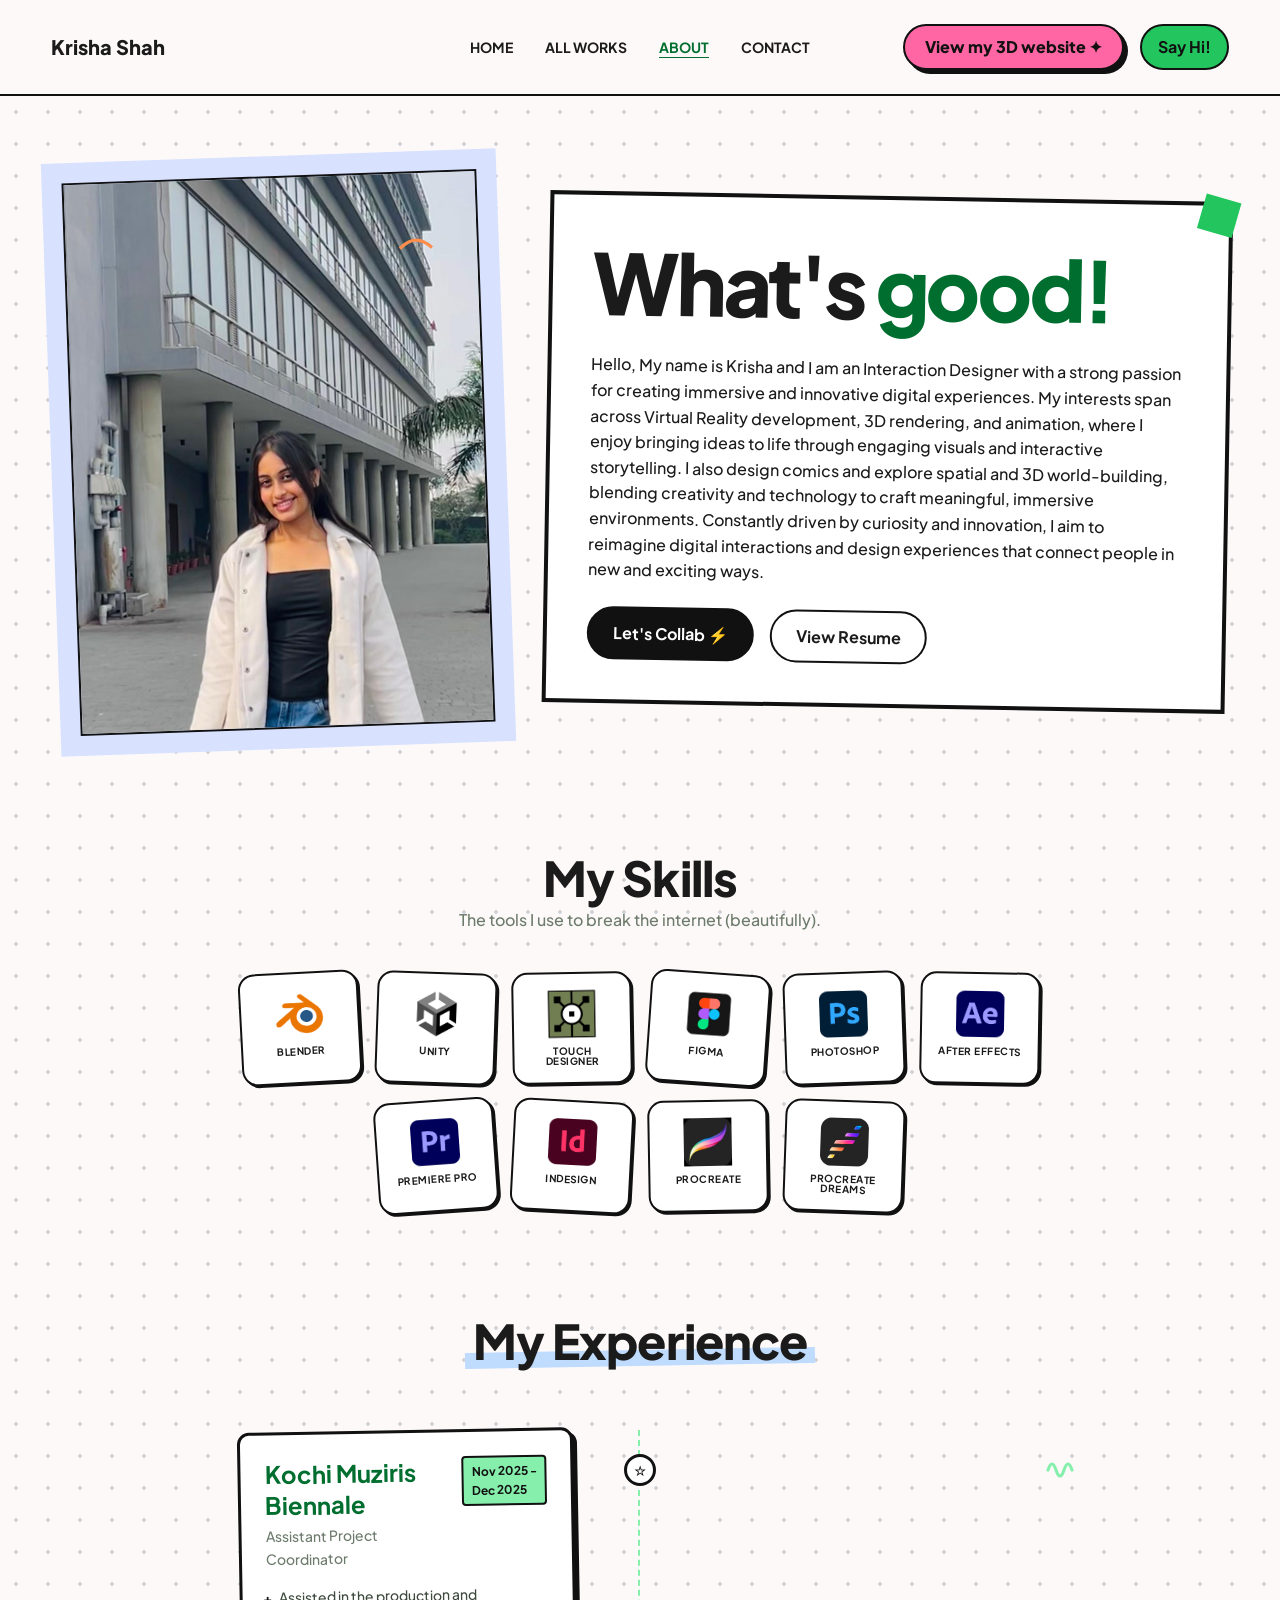
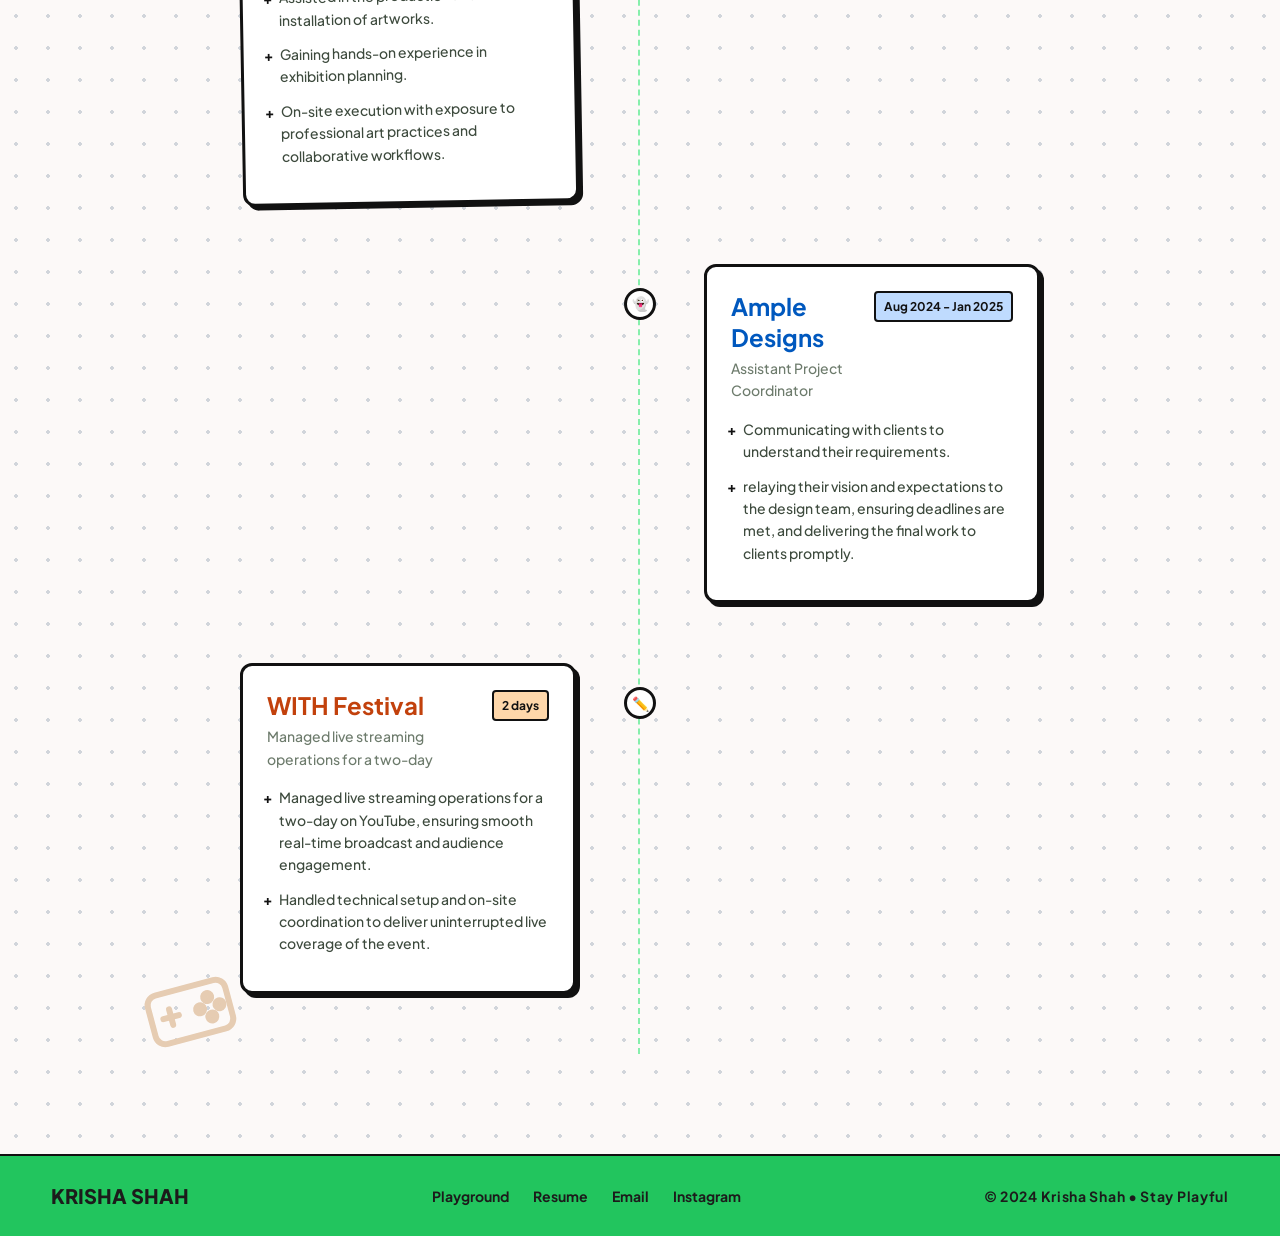
==== commit 8e68be2c: "new page" ====
--- a/about.html
+++ b/about.html
@@ -239,6 +239,7 @@
                     <li><a href="index.html" class="active">HOME</a></li>
                     <li><a href="works.html">ALL WORKS</a></li>
                     <li><a href="about.html">ABOUT</a></li>
+                    <li><a href="contact.html">CONTACT</a></li>
                 </ul>
             </nav>
             <div style="display: flex; gap: 16px; align-items: center;">
--- a/style.css
+++ b/style.css
@@ -45,7 +45,7 @@
   --base-unit: 8px;
   --grid-dot-size: 2px;
   --grid-gap: 32px;
-  --margin-container: 40px;
+  --margin-container: clamp(24px, 4vw, 64px);
   --gutter: 24px;
 
   /* Radii */
@@ -118,7 +118,7 @@
 
 /* Layout */
 .container {
-  max-width: 1200px;
+  max-width: 1800px;
   margin: 0 auto;
   padding: 0 var(--margin-container);
 }
@@ -285,6 +285,20 @@
 
 .project-card:hover {
   transform: scale(1.02) rotate(1deg);
+}
+
+/* Straight at rest, tilts only on hover */
+.project-card.rotate-slight,
+.project-card.rotate-slight-right {
+  transform: rotate(0deg);
+}
+
+.project-card.rotate-slight:hover {
+  transform: scale(1.02) rotate(-2deg);
+}
+
+.project-card.rotate-slight-right:hover {
+  transform: scale(1.02) rotate(2deg);
 }
 
 .tag {
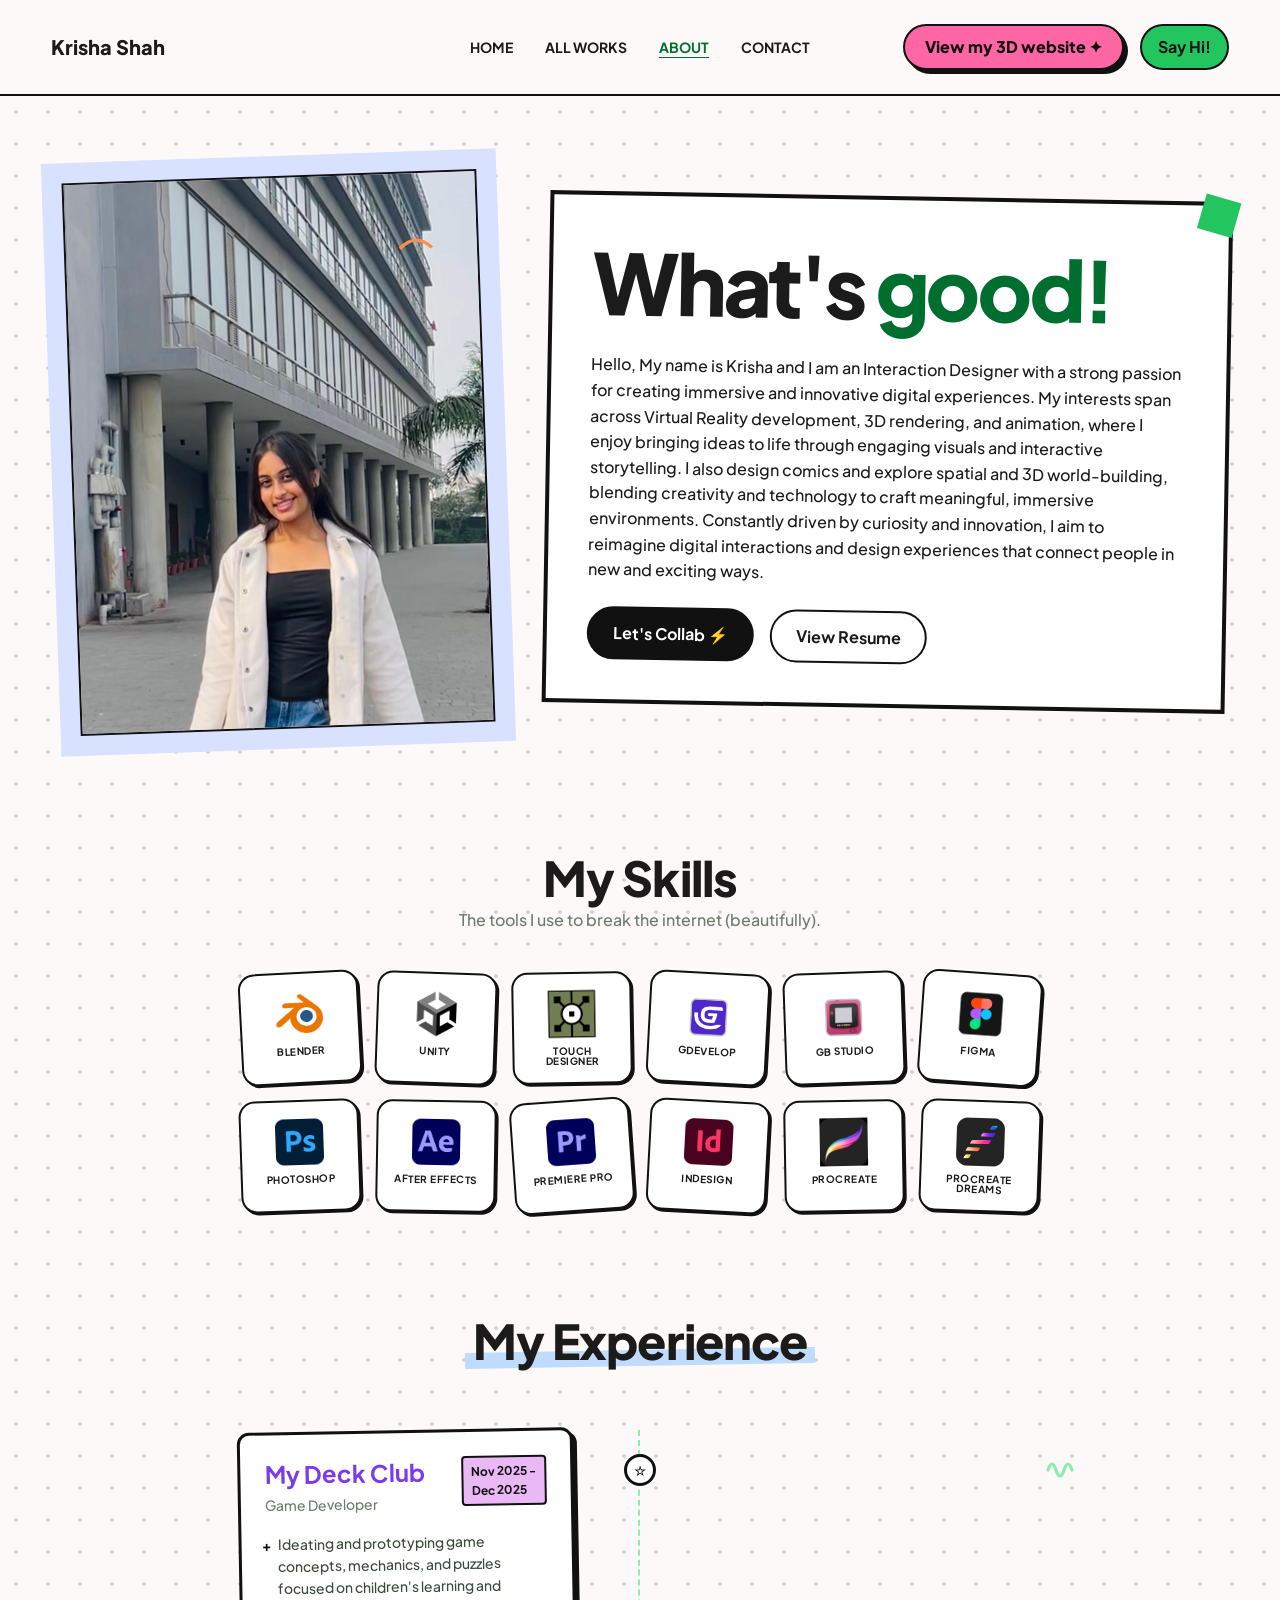
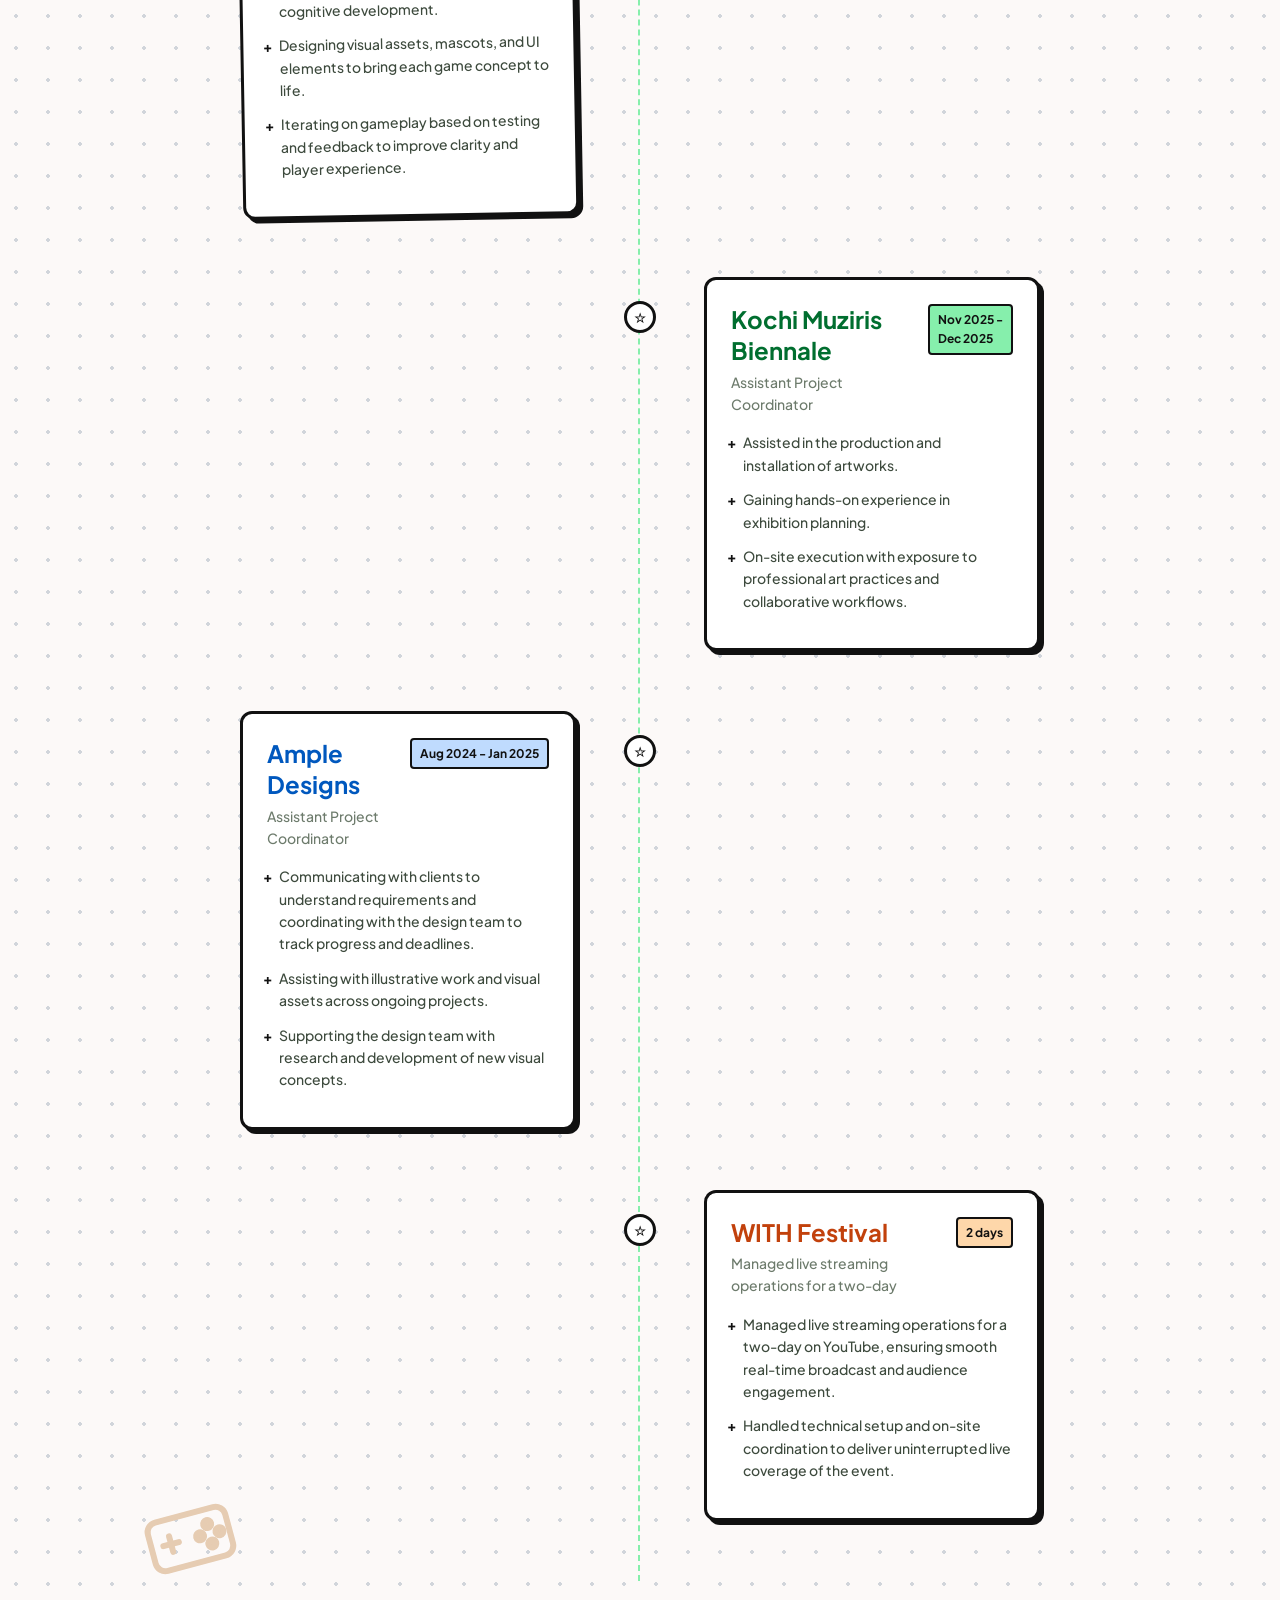
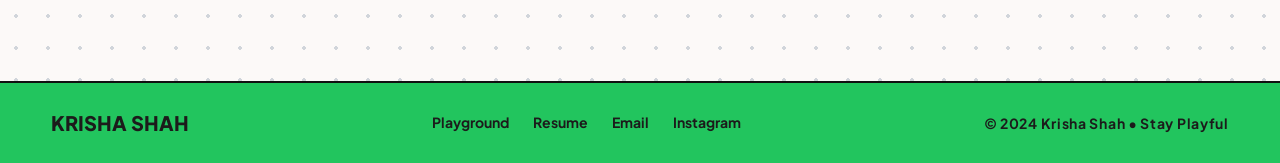
==== commit b5fb4126: "page" ====
--- a/about.html
+++ b/about.html
@@ -306,6 +306,16 @@
                             alt="Touch Designer" style="width: 100%; height: 100%; object-fit: contain;"></div>
                     <span class="label-bold" style="font-size: 10px;">TOUCH DESIGNER</span>
                 </div>
+                <div class="skill-sticker" style="transform: rotate(3deg);">
+                    <div class="skill-icon" style="background: transparent;"><img loading="lazy" src="game portfolio Gdevelp.png"
+                            alt="GDevelop" style="width: 100%; height: 100%; object-fit: contain;"></div>
+                    <span class="label-bold" style="font-size: 10px;">GDEVELOP</span>
+                </div>
+                <div class="skill-sticker" style="transform: rotate(-2deg);">
+                    <div class="skill-icon" style="background: transparent;"><img loading="lazy" src="game portfolio gb studio.png"
+                            alt="GB Studio" style="width: 100%; height: 100%; object-fit: contain;"></div>
+                    <span class="label-bold" style="font-size: 10px;">GB STUDIO</span>
+                </div>
                 <div class="skill-sticker" style="transform: rotate(4deg);">
                     <div class="skill-icon" style="background: transparent;"><img loading="lazy" src="figma-icon.png" alt="Figma"
                             style="width: 100%; height: 100%; object-fit: contain;"></div>
@@ -369,6 +379,31 @@
                     </svg>
                 </div>
 
+                <!-- Card 0 -->
+                <div class="timeline-item">
+                    <div class="timeline-icon">
+                        <span style="font-size: 14px; color: var(--pure-black);">☆</span>
+                    </div>
+                    <div class="timeline-content">
+                        <div class="timeline-header">
+                            <div>
+                                <h3 class="headline-md" style="color: #7c3aed; font-size: 24px;">My Deck Club</h3>
+                                <p class="body-md" style="color: var(--outline); font-size: 14px; margin-top: 4px;">
+                                    Game Developer</p>
+                            </div>
+                            <div class="timeline-date" style="background: #e9b8f5;">
+                                Nov 2025 -<br>Dec 2025
+                            </div>
+                        </div>
+                        <ul class="timeline-list">
+                            <li>Ideating and prototyping game concepts, mechanics, and puzzles focused on children's learning and cognitive development.</li>
+                            <li>Designing visual assets, mascots, and UI elements to bring each game concept to life.</li>
+                            <li>Iterating on gameplay based on testing and feedback to improve clarity and player experience.</li>
+                           
+                        </ul>
+                    </div>
+                </div>
+
                 <!-- Card 1 -->
                 <div class="timeline-item">
                     <div class="timeline-icon">
@@ -398,7 +433,7 @@
                 <!-- Card 2 -->
                 <div class="timeline-item">
                     <div class="timeline-icon">
-                        <span style="font-size: 14px; color: var(--pure-black);">👻</span>
+                        <span style="font-size: 14px; color: var(--pure-black);">☆️</span>
                     </div>
                     <div class="timeline-content">
                         <div class="timeline-header">
@@ -413,9 +448,9 @@
                             </div>
                         </div>
                         <ul class="timeline-list">
-                            <li>Communicating with clients to understand their requirements.</li>
-                            <li>relaying their vision and expectations to the design team, ensuring deadlines are met,
-                                and delivering the final work to clients promptly.</li>
+                            <li>Communicating with clients to understand requirements and coordinating with the design team to track progress and deadlines.</li>
+                            <li>Assisting with illustrative work and visual assets across ongoing projects.</li>
+                            <li>Supporting the design team with research and development of new visual concepts.</li>
                         </ul>
                     </div>
                 </div>
@@ -423,7 +458,7 @@
                 <!-- Card 3 -->
                 <div class="timeline-item">
                     <div class="timeline-icon">
-                        <span style="font-size: 14px; color: var(--pure-black);">✏️</span>
+                        <span style="font-size: 14px; color: var(--pure-black);">☆️</span>
                     </div>
                     <div class="timeline-content">
                         <div class="timeline-header">
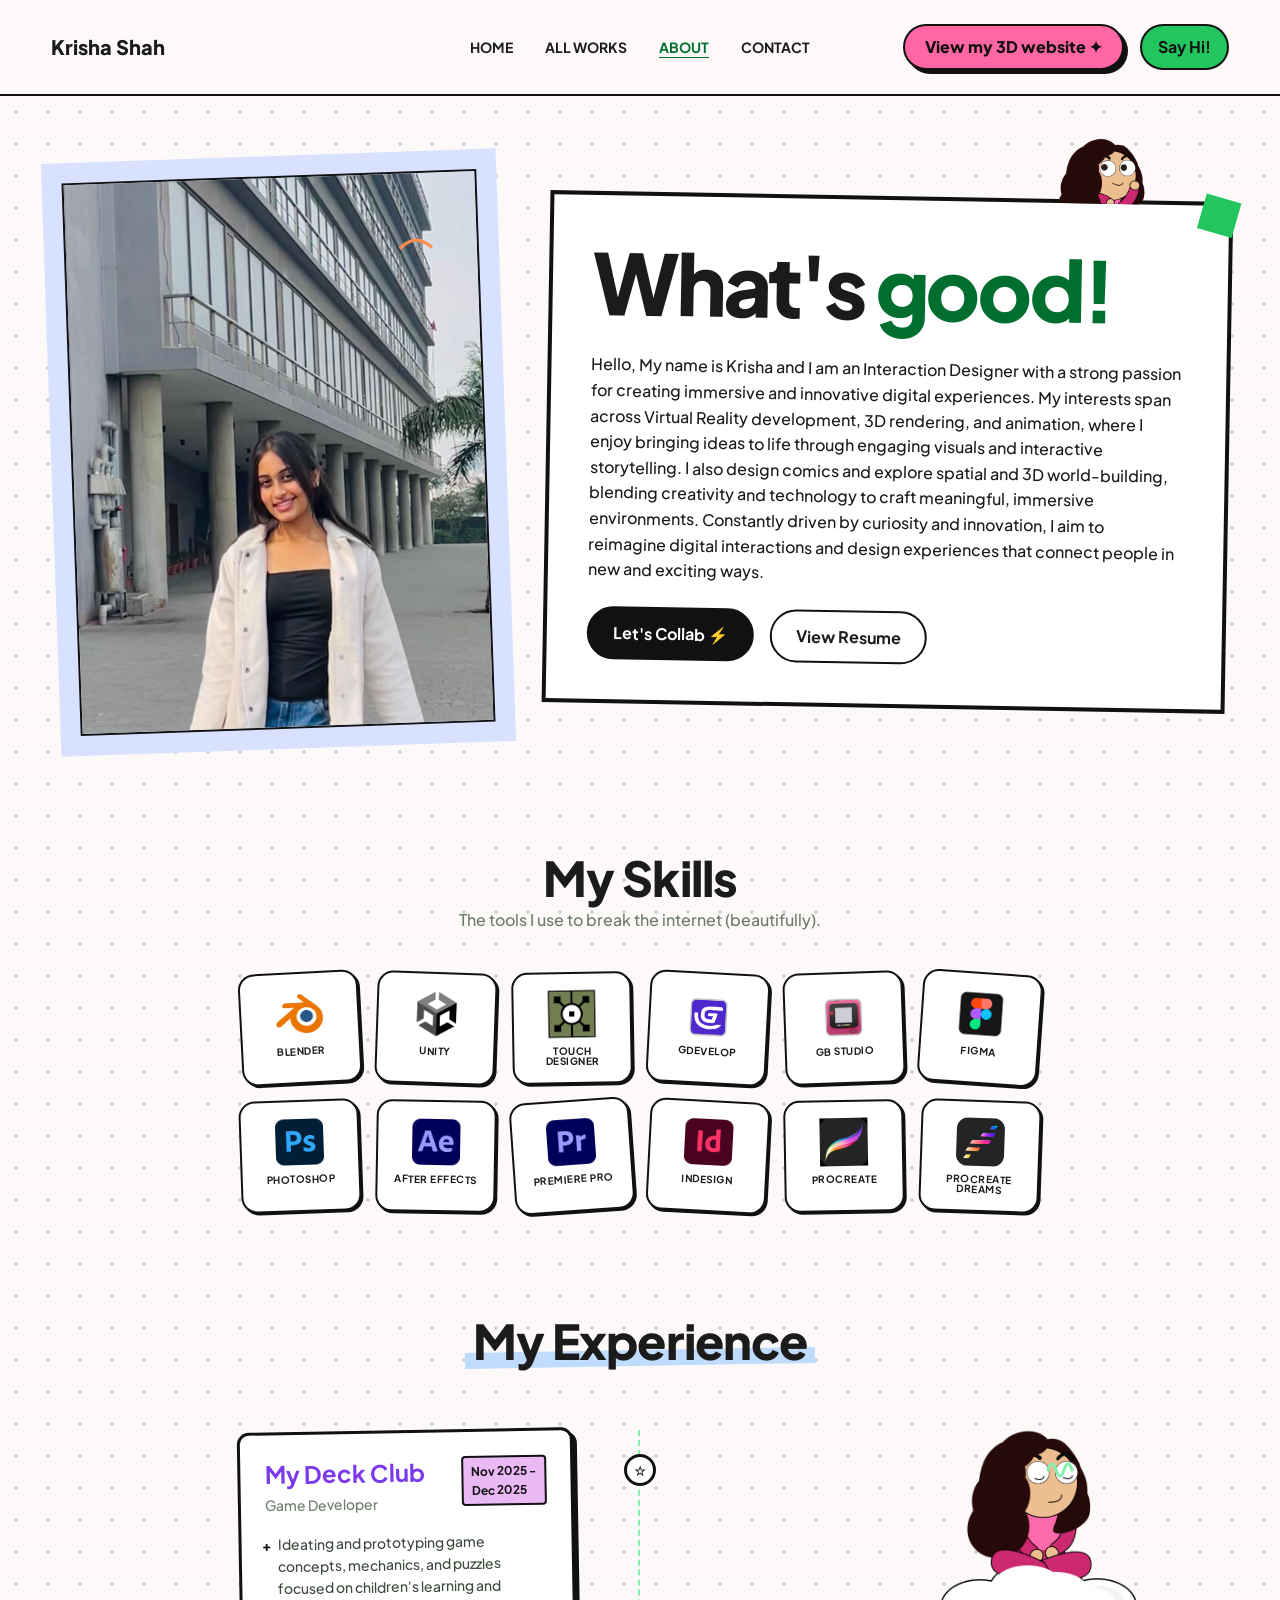
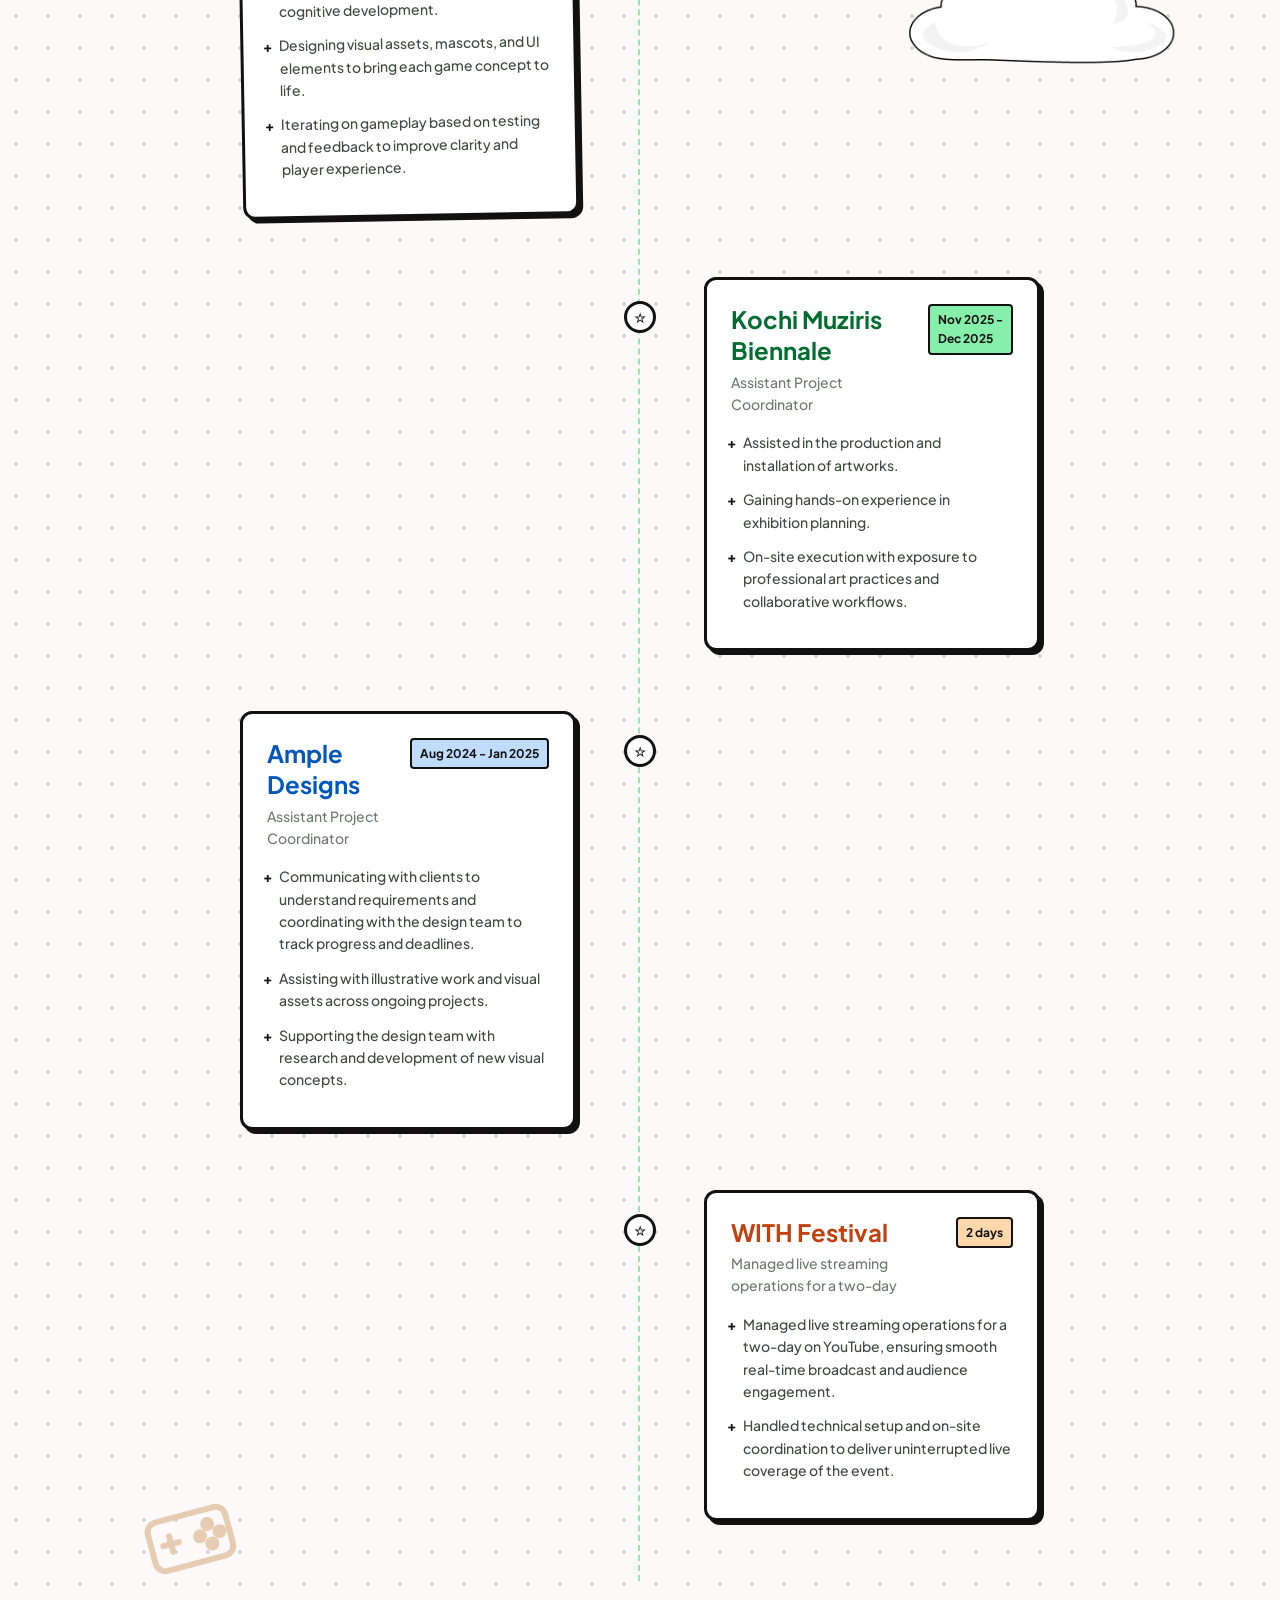
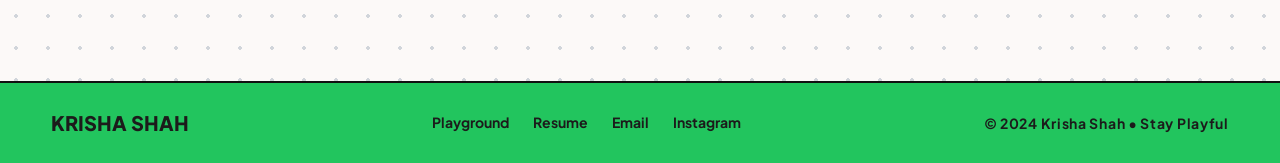
==== commit 70f6dac4: "me float" ====
--- a/about.html
+++ b/about.html
@@ -47,6 +47,53 @@
             transform: rotate(1deg);
         }
 
+        /* Character peeking over the top edge of the "What's good" card —
+           bottom edge sits exactly flush with the card's top border. */
+        .about-peeker {
+            position: absolute;
+            bottom: 100%;
+            right: 60px;
+            width: 130px;
+            height: auto;
+            display: block;
+            pointer-events: none;
+            z-index: 2;
+        }
+
+        @media (max-width: 900px) {
+            .about-peeker {
+                width: 100px;
+                right: 30px;
+            }
+        }
+
+        /* Gently floating character beside the experience timeline */
+        .experience-floater {
+            position: absolute;
+            width: 300px;
+            height: auto;
+            pointer-events: none;
+            animation: floatUpDown 4s ease-in-out infinite;
+        }
+
+        @keyframes floatUpDown {
+
+            0%,
+            100% {
+                transform: translateY(0);
+            }
+
+            50% {
+                transform: translateY(-18px);
+            }
+        }
+
+        @media (max-width: 1100px) {
+            .experience-floater {
+                display: none;
+            }
+        }
+
         .skills-section {
             margin-top: 100px;
             text-align: center;
@@ -99,6 +146,7 @@
             display: flex;
             flex-direction: column;
             align-items: center;
+            position: relative;
         }
 
         .title-highlight {
@@ -265,6 +313,7 @@
                 <div class="doodle" style="top: -20px; right: -20px;"><svg width="60" height="60" viewBox="0 0 100 100">
                         <rect x="20" y="20" width="60" height="60" fill="#22c55e" transform="rotate(15 50 50)" />
                     </svg></div>
+                <img src="me on about whats good.png" alt="Krisha peeking over the card" class="about-peeker">
                 <h1 class="headline-xl" style="margin-bottom: 24px;">What's <span
                         style="color: var(--primary);">good!</span></h1>
                 <p class="body-md" style="margin-bottom: 24px;">
@@ -356,6 +405,7 @@
 
         <!-- Experience Section -->
         <section class="experience-section">
+            <img src="me about sleepingg.png" alt="" class="experience-floater" style="top: 80px; right: 40px;">
             <h2 class="headline-lg title-highlight">My Experience</h2>
 
             <div class="timeline">
